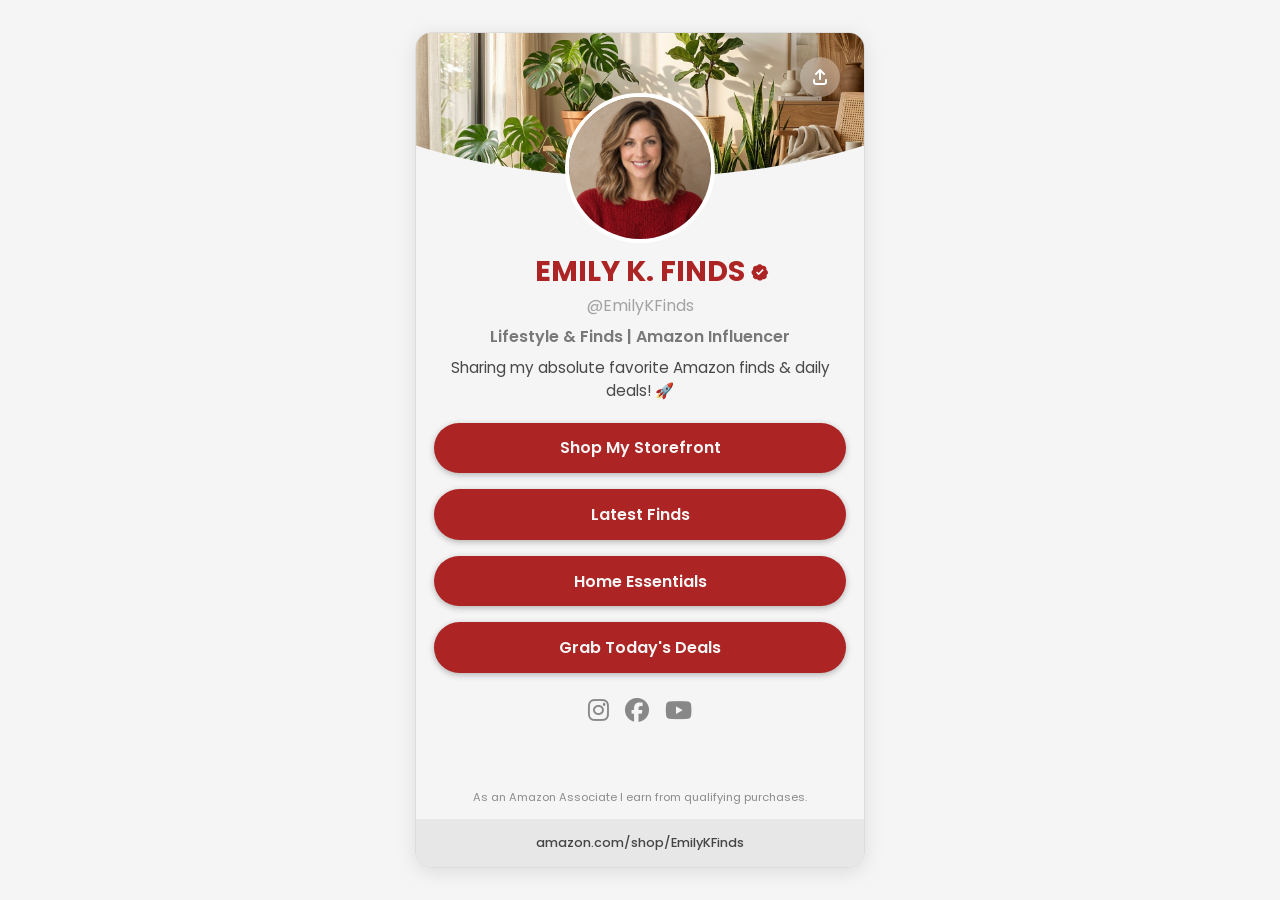
==== index.html @ 2e80c239 "Update index.html" ====
<!DOCTYPE html>
<html lang="en">

<head>
    <meta charset="UTF-8">
    <meta name="viewport" content="width=device-width, initial-scale=1.0, viewport-fit=cover">
    <title>Emily Knight Finds</title>
    <link rel="stylesheet" href="style.css?v=6">
    <link rel="stylesheet" href="https://cdnjs.cloudflare.com/ajax/libs/font-awesome/6.5.1/css/all.min.css">
    <link href="https://fonts.googleapis.com/css2?family=Poppins:wght@400;500;600;700&display=swap" rel="stylesheet">
</head>

<body>
    <main>
        <div class="top-banner"></div>
        <div class="profile-section">
            <img src="avatar.png" class="profile-pic" alt="Profile">
        </div>

        <section class="bio-card">
            <button class="bio-card__share-btn" onclick="sharePage()" aria-label="Share Page">
                <i class="fa-solid fa-arrow-up-from-bracket"></i>
            </button>

            <div class="bio-card__user-info">
                <h2 class="bio-card__title">
                    EMILY K. FINDS
                    <svg class="bio-card__verified-icon" viewBox="0 0 24 24" fill="none">
                        <path d="M22.5 12.5c0-1.58-.875-2.95-2.148-3.6.154-.435.238-.905.238-1.4 0-2.21-1.79-4-4-4-.495 0-.965.084-1.4.238C14.55 2.475 13.18 1.6 11.6 1.6c-1.58 0-2.95.875-3.6 2.148-.435-.154-.905-.238-1.4-.238-2.21 0-4 1.79-4 4 0 .495.084.965.238 1.4C1.575 9.55.7 10.92.7 12.5c0 1.58.875 2.95 2.148 3.6-.154.435-.238.905-.238 1.4 0 2.21 1.79 4 4 4 .495 0 .965-.084 1.4-.238 1.05 1.273 2.42 2.148 4 2.148 1.58 0 2.95-.875 3.6-2.148.435.154.905.238 1.4.238 2.21 0 4-1.79 4-4 0-.495-.084-.965-.238-1.4 1.273-1.05 2.148-2.42 2.148-4z" fill="#ac2424" />
                        <path d="M10.2 16.2l-3.5-3.5 1.4-1.4 2.1 2.1 5.3-5.3 1.4 1.4-6.7 6.7z" fill="#ffffff" />
                    </svg>
                </h2>
                <div class="sub-info">
                    <p class="bio-card__handle">@EmilyKFinds</p>
                    <p class="bio-card__tag">Lifestyle & Finds | Amazon Influencer</p>
                    <p class="bio-card__desc">Sharing my absolute favorite Amazon finds & daily deals! 🚀</p>
                </div>
            </div>

            <section class="bio-card__links">
                <a class="bio-card__link-item" href="#!">Shop My Storefront</a>
                <a class="bio-card__link-item" href="#!">Latest Finds</a>
                <a class="bio-card__link-item" href="#!">Home Essentials</a>
                <a class="bio-card__link-item" href="#!">Grab Today's Deals</a>
            </section>

            <section class="bio-card__socials">
                <a href="#!"><i class="fa-brands fa-instagram bio-card__social-icon"></i></a>
                <a href="#!"><i class="fa-brands fa-facebook bio-card__social-icon"></i></a>
                <a href="#!"><i class="fa-brands fa-youtube bio-card__social-icon"></i></a>
            </section>

            <span class="bio-card__disclosure">As an Amazon Associate I earn from qualifying purchases.</span>

            <footer class="bio-card__footer">
                <span>amazon.com/shop/EmilyKFinds</span>
            </footer>
        </section>

        <script>
            function sharePage() {
                if (navigator.share) {
                    navigator.share({
                        title: document.title,
                        url: window.location.href
                    }).catch(err => console.log('Share canceled'));
                } else {
                    navigator.clipboard.writeText(window.location.href);
                    alert("Link copied to clipboard!");
                }
            }
        </script>
    </main>
</body>

</html>
---- style.css ----
* {
    padding: 0;
    margin: 0;
    box-sizing: border-box;
}

body {
    background: whitesmoke;
    min-height: 100svh;
    display: flex;
    justify-content: center;
    user-select: none;
    font-family: 'Poppins', ui-sans-serif, system-ui, -apple-system, sans-serif;
}

main {
    position: relative;
    display: flex;
    flex-direction: column;
    align-items: center;
    max-width: 450px;
    width: 100%;
    min-height: 100vh;
}

.top-banner {
    width: 100%;
    height: 180px;
    background-image: url('background-img.png');
    background-size: cover;
    background-position: center;
    clip-path: ellipse(80% 80% at 50% 0);
}

.profile-pic {
    aspect-ratio: 1;
    width: clamp(130px, 35vw, 150px);
    border-radius: 50%;
    border: 4px solid #ffffff;
    margin-top: -120px;
    position: relative;
    z-index: 10;
    pointer-events: none;
}

.bio-card {
    flex: 1;
    display: flex;
    flex-direction: column;
    align-items: center;
    text-align: center;
    gap: 0.8rem;
    width: 100%;
}

.bio-card__share-btn {
    width: 2.5rem;
    height: 2.5rem;
    border-radius: 50%;
    background: rgba(255, 255, 255, 0.3);
    backdrop-filter: blur(6px);
    -webkit-backdrop-filter: blur(8px);
    border: none;
    box-shadow: 0 4px 12px rgba(0, 0, 0, 0.15);
    color: #ffffff;
    display: flex;
    align-items: center;
    justify-content: center;
    cursor: pointer;
    transition: transform 0.2s ease;
    position: fixed;
    top: 0;
    right: 0;
    margin: 1.5rem;
    z-index: 20;
}

.bio-card__share-btn i {
    font-size: 1rem;
}

.bio-card__share-btn:hover {
    transform: scale(1.08);
}

.bio-card__user-info {
    width: 90%;
}

.bio-card__title {
    display: inline-block;
    position: relative;
    font-size: 1.8rem;
    margin: 0 auto;
    color: #ac2424;
    font-weight: 700;
}

.bio-card__verified-icon {
    width: 18px;
    height: 18px;
    position: absolute;
    left: 100%;
    top: 50%;
    transform: translateY(-50%);
    margin-left: 6px;
}

.sub-info {
    display: grid;
    gap: 0.4rem;
}

.bio-card__handle {
    color: #a3a3a3;
    font-size: 1rem;
}

.bio-card__tag {
    color: #787878;
    font-weight: 600;
}

.bio-card__desc {
    font-size: 0.95rem;
    color: #484848;
}

.bio-card__links {
    margin-top: 0.5rem;
    display: grid;
    gap: 1rem;
    width: 100%;
    padding-inline: 1.1rem;
}

.bio-card__link-item {
    text-decoration: none;
    background: #ac2424;
    color: whitesmoke;
    font-weight: 600;
    border-radius: 2rem;
    padding: 0.8rem;
    box-shadow: 0 2px 6px #b3b3b3;
    transition: 0.3s ease;
}

.bio-card__link-item:hover {
    transform: scale(1.02);
}

.bio-card__socials {
    margin-top: 0.75rem;
    display: flex;
    align-items: center;
    gap: 1rem;
}

.bio-card__social-icon {
    font-size: 24px;
    color: #888888;
    transition: 0.3s;
    cursor: pointer;
}

.bio-card__social-icon:hover {
    transform: scale(1.1);
}

.fa-instagram:hover { color: #ff00ee; }
.fa-facebook:hover { color: #1877f2; }
.fa-youtube:hover { color: #ff0000; }

.bio-card__disclosure {
    margin-top: auto;
    font-size: 0.7rem;
    color: #8d8b8b;
    padding-inline: 1rem;
}

.bio-card__footer {
    background: #e7e7e7;
    color: #454545;
    font-size: 0.80rem;
    font-weight: 500;
    min-height: 3rem;
    display: flex;
    justify-content: center;
    align-items: center;
    width: 100%;
}

/* Responsive Desktop Rules */
@media (min-width: 450px) {
    main {
        margin-top: 2rem;
        margin-bottom: 2rem;
        box-shadow: 0 4px 20px rgba(0, 0, 0, 0.1);
        border-radius: 1rem;
        border: 1px solid #ddd;
        overflow: hidden;
        min-height: auto;
    }

    .bio-card__share-btn {
        position: absolute;
    }
}
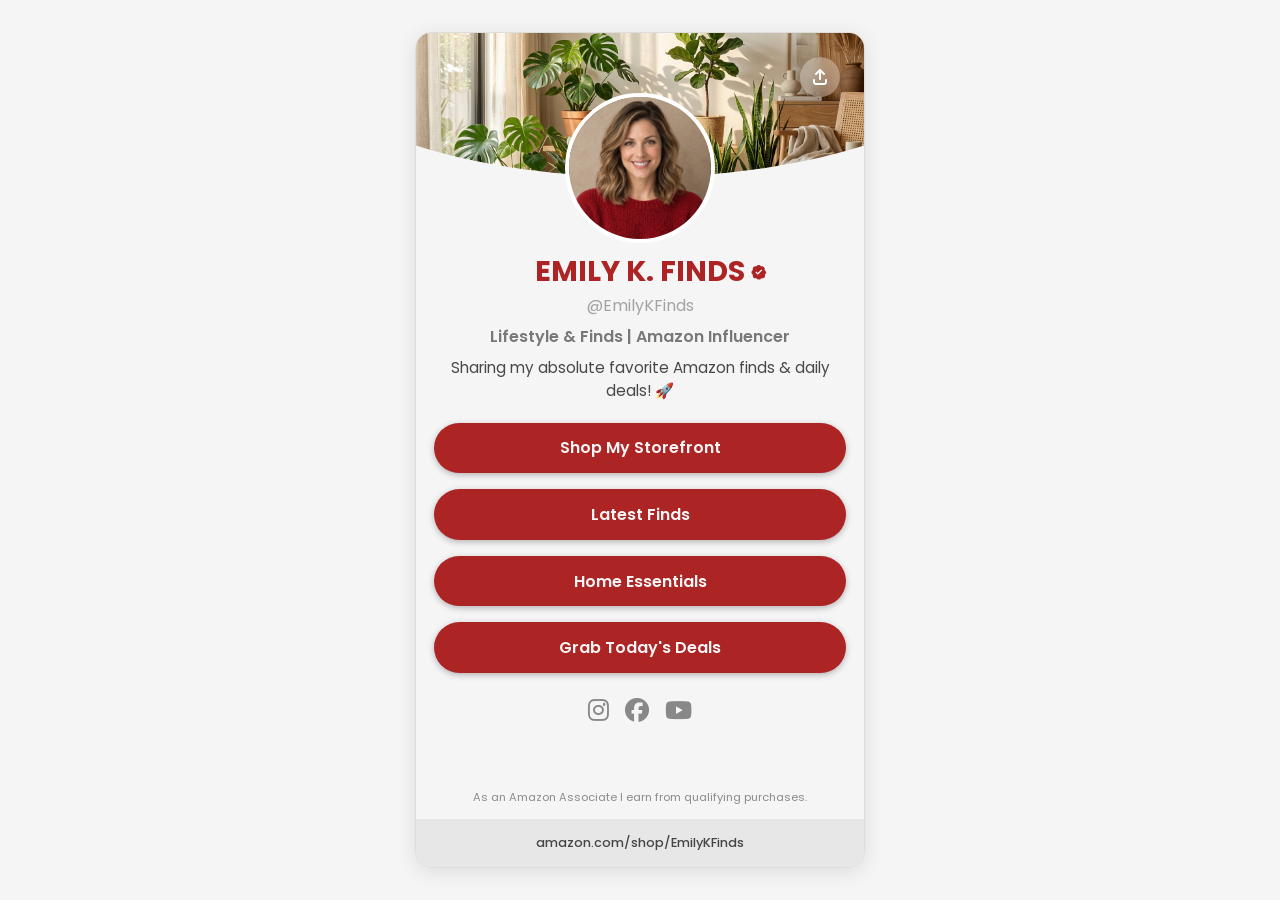
==== commit 0f00c24e: "Update index.html" ====
--- a/index.html
+++ b/index.html
@@ -6,6 +6,7 @@
     <meta name="viewport" content="width=device-width, initial-scale=1.0, viewport-fit=cover">
     <title>Emily Knight Finds</title>
     <link rel="stylesheet" href="style.css?v=6">
+    <link rel="icon" type="image/webp" href="/favicon.webp">
     <link rel="stylesheet" href="https://cdnjs.cloudflare.com/ajax/libs/font-awesome/6.5.1/css/all.min.css">
     <link href="https://fonts.googleapis.com/css2?family=Poppins:wght@400;500;600;700&display=swap" rel="stylesheet">
 </head>
--- a/style.css
+++ b/style.css
@@ -97,8 +97,8 @@
 }
 
 .bio-card__verified-icon {
-    width: 18px;
-    height: 18px;
+    width: 1rem;
+    height: 1rem;
     position: absolute;
     left: 100%;
     top: 50%;
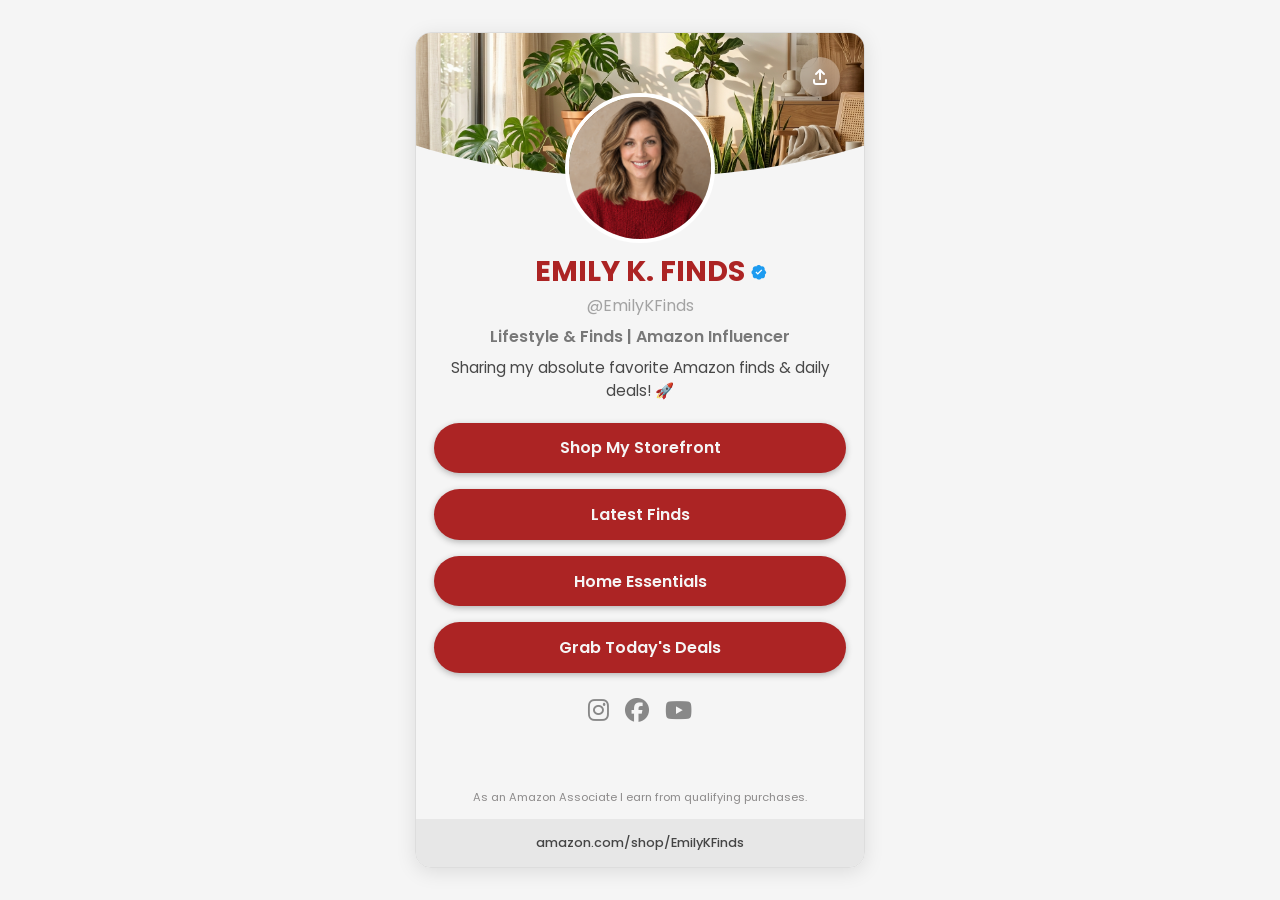
==== commit d091c0b6: "Update index.html" ====
--- a/index.html
+++ b/index.html
@@ -27,7 +27,7 @@
                 <h2 class="bio-card__title">
                     EMILY K. FINDS
                     <svg class="bio-card__verified-icon" viewBox="0 0 24 24" fill="none">
-                        <path d="M22.5 12.5c0-1.58-.875-2.95-2.148-3.6.154-.435.238-.905.238-1.4 0-2.21-1.79-4-4-4-.495 0-.965.084-1.4.238C14.55 2.475 13.18 1.6 11.6 1.6c-1.58 0-2.95.875-3.6 2.148-.435-.154-.905-.238-1.4-.238-2.21 0-4 1.79-4 4 0 .495.084.965.238 1.4C1.575 9.55.7 10.92.7 12.5c0 1.58.875 2.95 2.148 3.6-.154.435-.238.905-.238 1.4 0 2.21 1.79 4 4 4 .495 0 .965-.084 1.4-.238 1.05 1.273 2.42 2.148 4 2.148 1.58 0 2.95-.875 3.6-2.148.435.154.905.238 1.4.238 2.21 0 4-1.79 4-4 0-.495-.084-.965-.238-1.4 1.273-1.05 2.148-2.42 2.148-4z" fill="#ac2424" />
+                        <path d="M22.5 12.5c0-1.58-.875-2.95-2.148-3.6.154-.435.238-.905.238-1.4 0-2.21-1.79-4-4-4-.495 0-.965.084-1.4.238C14.55 2.475 13.18 1.6 11.6 1.6c-1.58 0-2.95.875-3.6 2.148-.435-.154-.905-.238-1.4-.238-2.21 0-4 1.79-4 4 0 .495.084.965.238 1.4C1.575 9.55.7 10.92.7 12.5c0 1.58.875 2.95 2.148 3.6-.154.435-.238.905-.238 1.4 0 2.21 1.79 4 4 4 .495 0 .965-.084 1.4-.238 1.05 1.273 2.42 2.148 4 2.148 1.58 0 2.95-.875 3.6-2.148.435.154.905.238 1.4.238 2.21 0 4-1.79 4-4 0-.495-.084-.965-.238-1.4 1.273-1.05 2.148-2.42 2.148-4z" fill="#1d9bf0" />
                         <path d="M10.2 16.2l-3.5-3.5 1.4-1.4 2.1 2.1 5.3-5.3 1.4 1.4-6.7 6.7z" fill="#ffffff" />
                     </svg>
                 </h2>
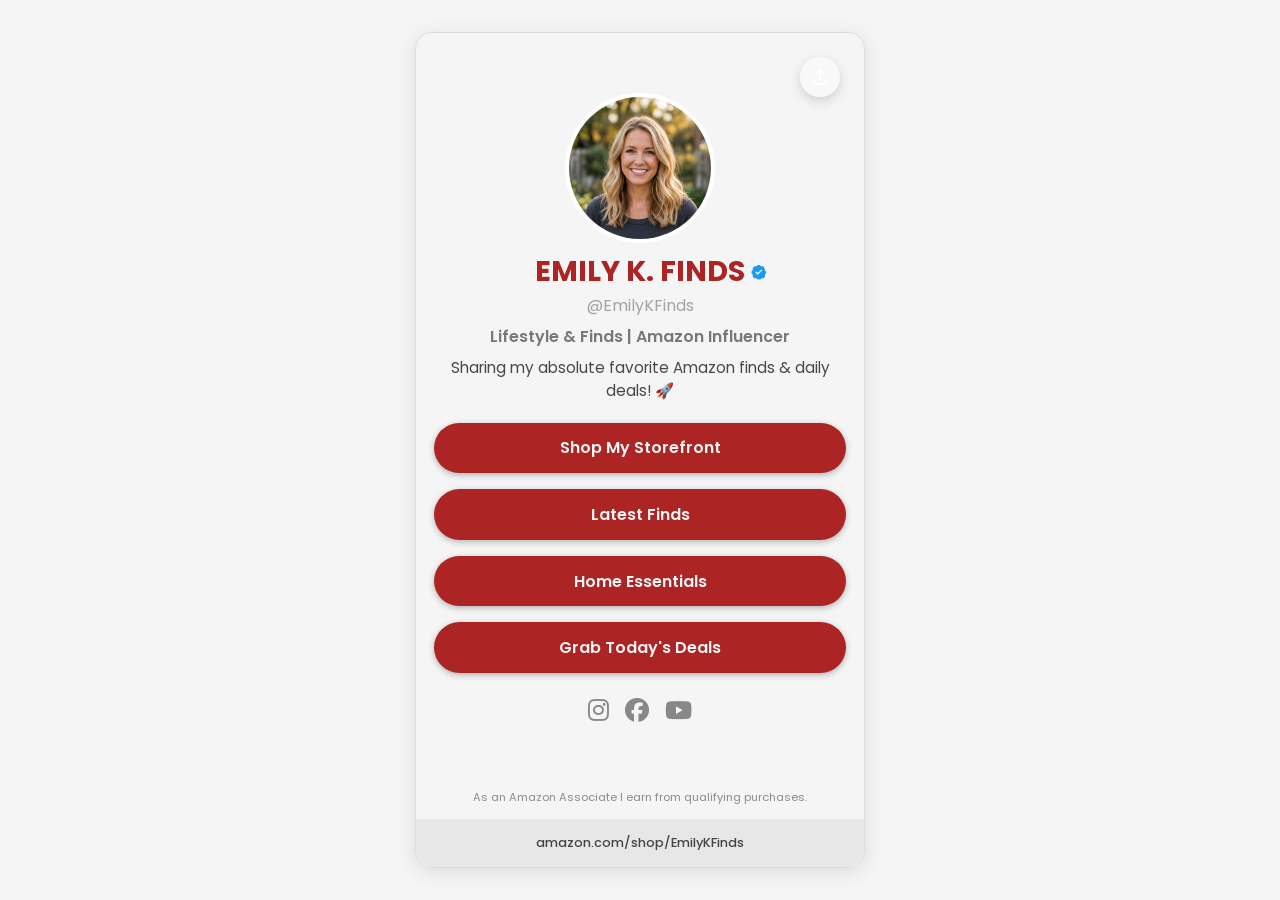
==== commit 8e3788a5: "Update index.html" ====
--- a/index.html
+++ b/index.html
@@ -5,8 +5,8 @@
     <meta charset="UTF-8">
     <meta name="viewport" content="width=device-width, initial-scale=1.0, viewport-fit=cover">
     <title>Emily Knight Finds</title>
-    <link rel="stylesheet" href="style.css?v=6">
-    <link rel="icon" type="image/webp" href="/favicon.webp">
+    <link rel="stylesheet" href="style.css?v=7">
+    <link rel="icon" type="image/webp" href="/favicon.webp?v=2">
     <link rel="stylesheet" href="https://cdnjs.cloudflare.com/ajax/libs/font-awesome/6.5.1/css/all.min.css">
     <link href="https://fonts.googleapis.com/css2?family=Poppins:wght@400;500;600;700&display=swap" rel="stylesheet">
 </head>
@@ -15,7 +15,7 @@
     <main>
         <div class="top-banner"></div>
         <div class="profile-section">
-            <img src="avatar.png" class="profile-pic" alt="Profile">
+            <img src="avatar.png?v=2" class="profile-pic" alt="Profile">
         </div>
 
         <section class="bio-card">
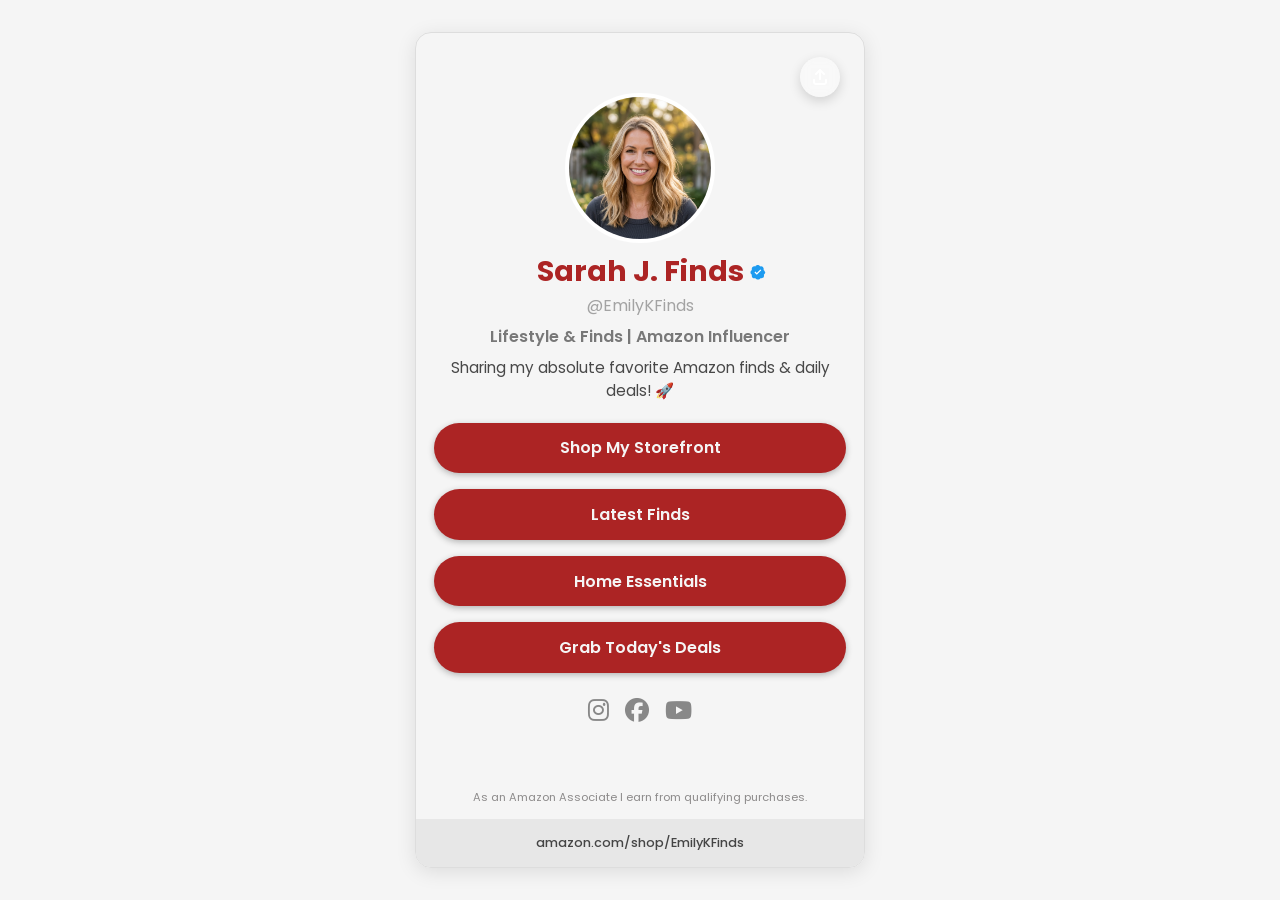
==== commit c117dac9: "Update index.html" ====
--- a/index.html
+++ b/index.html
@@ -4,7 +4,7 @@
 <head>
     <meta charset="UTF-8">
     <meta name="viewport" content="width=device-width, initial-scale=1.0, viewport-fit=cover">
-    <title>Emily Knight Finds</title>
+    <title>Sarah Johnson Finds</title>
     <link rel="stylesheet" href="style.css?v=7">
     <link rel="icon" type="image/webp" href="/favicon.webp?v=2">
     <link rel="stylesheet" href="https://cdnjs.cloudflare.com/ajax/libs/font-awesome/6.5.1/css/all.min.css">
@@ -25,7 +25,7 @@
 
             <div class="bio-card__user-info">
                 <h2 class="bio-card__title">
-                    EMILY K. FINDS
+                    Sarah J. Finds
                     <svg class="bio-card__verified-icon" viewBox="0 0 24 24" fill="none">
                         <path d="M22.5 12.5c0-1.58-.875-2.95-2.148-3.6.154-.435.238-.905.238-1.4 0-2.21-1.79-4-4-4-.495 0-.965.084-1.4.238C14.55 2.475 13.18 1.6 11.6 1.6c-1.58 0-2.95.875-3.6 2.148-.435-.154-.905-.238-1.4-.238-2.21 0-4 1.79-4 4 0 .495.084.965.238 1.4C1.575 9.55.7 10.92.7 12.5c0 1.58.875 2.95 2.148 3.6-.154.435-.238.905-.238 1.4 0 2.21 1.79 4 4 4 .495 0 .965-.084 1.4-.238 1.05 1.273 2.42 2.148 4 2.148 1.58 0 2.95-.875 3.6-2.148.435.154.905.238 1.4.238 2.21 0 4-1.79 4-4 0-.495-.084-.965-.238-1.4 1.273-1.05 2.148-2.42 2.148-4z" fill="#1d9bf0" />
                         <path d="M10.2 16.2l-3.5-3.5 1.4-1.4 2.1 2.1 5.3-5.3 1.4 1.4-6.7 6.7z" fill="#ffffff" />
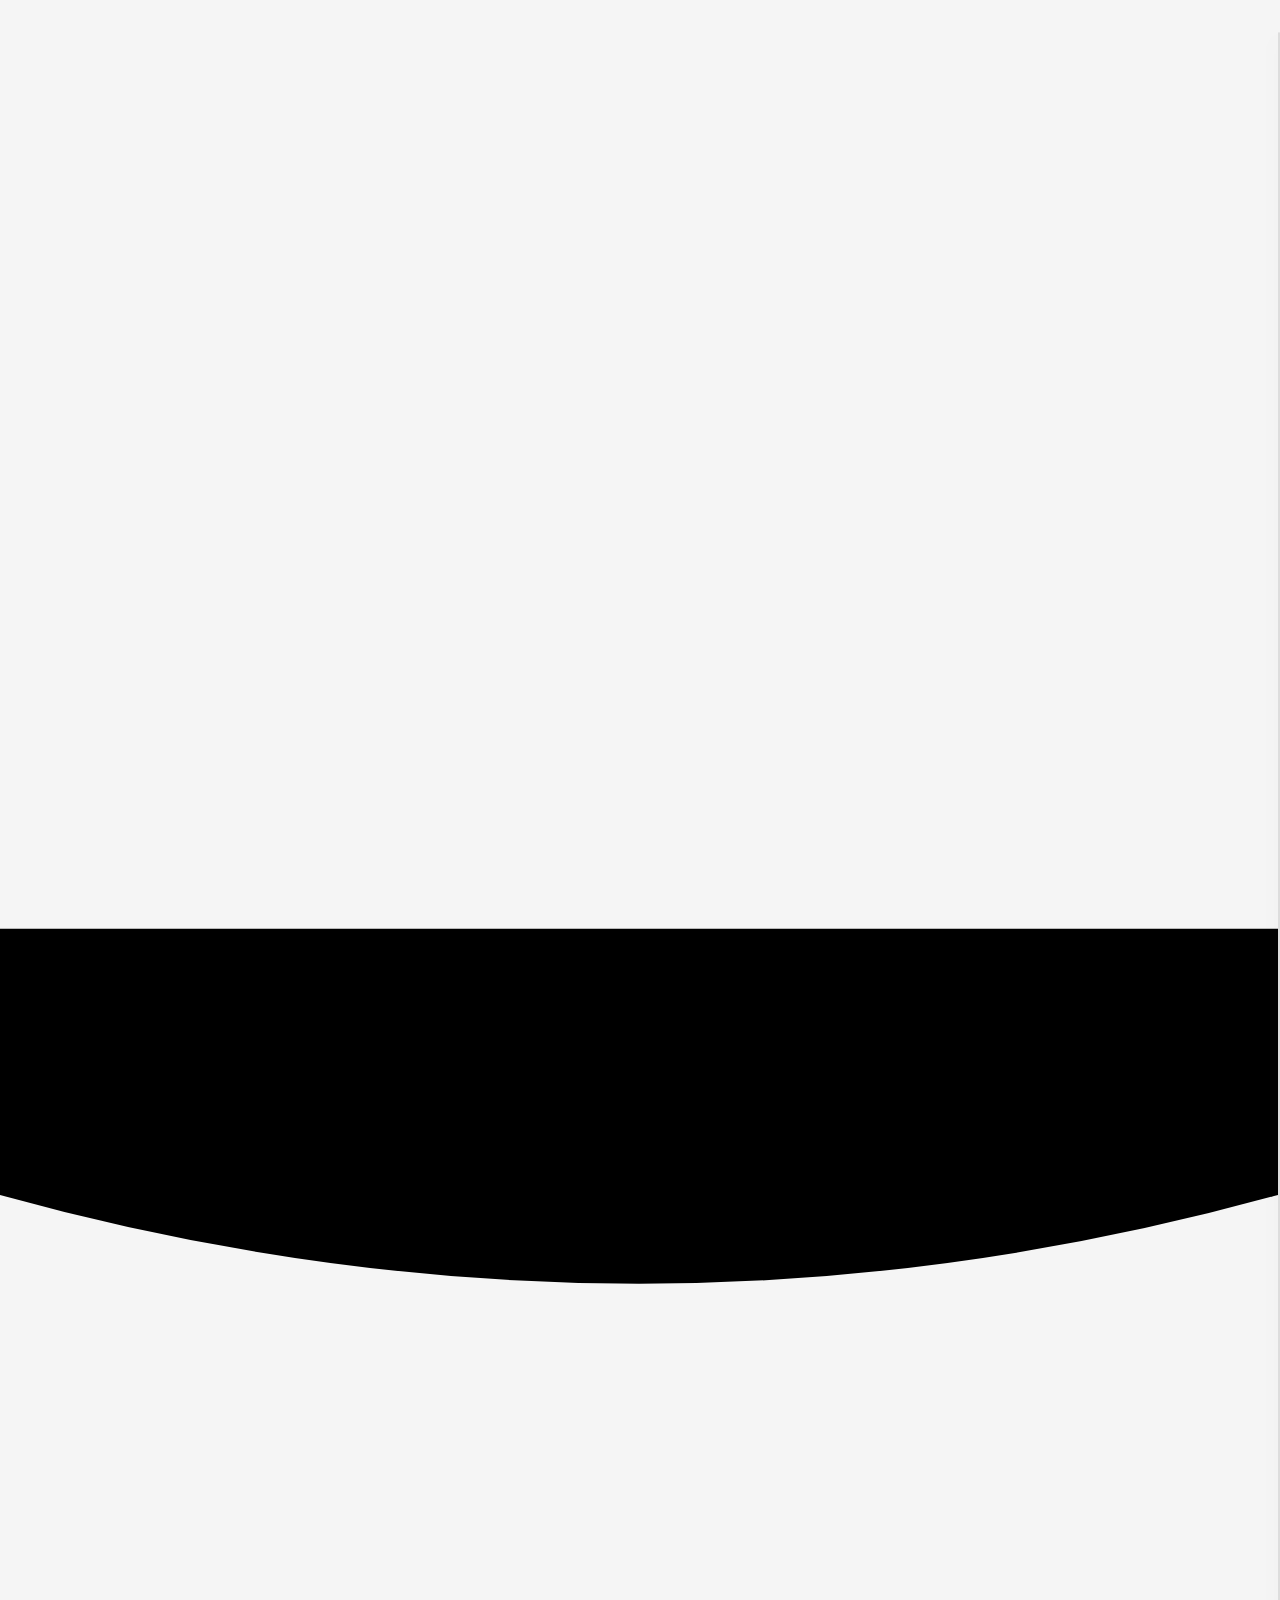
==== commit 0ec1039e: "Update index.html" ====
--- a/index.html
+++ b/index.html
@@ -4,74 +4,89 @@
 <head>
     <meta charset="UTF-8">
     <meta name="viewport" content="width=device-width, initial-scale=1.0, viewport-fit=cover">
-    <title>Sarah Johnson Finds</title>
-    <link rel="stylesheet" href="style.css?v=7">
-    <link rel="icon" type="image/webp" href="/favicon.webp?v=2">
+    <title>Emily Knight Finds</title>
+    <link rel="stylesheet" href="style.css?v=2">
+    <link rel="icon" type="image/webp" href="/favicon.webp">
     <link rel="stylesheet" href="https://cdnjs.cloudflare.com/ajax/libs/font-awesome/6.5.1/css/all.min.css">
     <link href="https://fonts.googleapis.com/css2?family=Poppins:wght@400;500;600;700&display=swap" rel="stylesheet">
+    <script>
+      window.dataLayer = window.dataLayer || [];
+      function gtag(){dataLayer.push(arguments);}
+      gtag('js', new Date());
+
+      gtag('config', 'G-3NYTGTD01J');
+    </script>
 </head>
 
 <body>
-    <main>
-        <div class="top-banner"></div>
-        <div class="profile-section">
-            <img src="avatar.png?v=2" class="profile-pic" alt="Profile">
+    <svg class="bio-card__bg-curve" viewBox="0 0 1440 400">
+        <path d="M0,0 H1440 V300 Q720,500 0,300 Z"></path>
+    </svg>
+
+    <main class="bio-card">
+        <button class="bio-card__share-btn" onclick="sharePage()" aria-label="Share Page">
+            <i class="fa-solid fa-arrow-up-from-bracket"></i>
+        </button>
+
+        <div class="bio-card__avatar-box">
+            <img class="bio-card__avatar-img" src="/avatar.png" alt="Sarah J. Finds">
         </div>
 
-        <section class="bio-card">
-            <button class="bio-card__share-btn" onclick="sharePage()" aria-label="Share Page">
-                <i class="fa-solid fa-arrow-up-from-bracket"></i>
-            </button>
+        <div class="bio-card__user-info">
+            <h2 style="display: inline-block; position: relative; font-size: 1.8rem; margin: 0 auto;">
+                EMILY K. FINDS
+                <svg width="16" height="16" viewBox="0 0 24 24" fill="none" xmlns="http://www.w3.org/2000/svg"
+                    style="width: 16px; height: 16px; position: absolute; left: 100%; top: 50%; transform: translateY(-50%); margin-left: 6px;">
+                    <path
+                        d="M22.5 12.5c0-1.58-.875-2.95-2.148-3.6.154-.435.238-.905.238-1.4 0-2.21-1.79-4-4-4-.495 0-.965.084-1.4.238C14.55 2.475 13.18 1.6 11.6 1.6c-1.58 0-2.95.875-3.6 2.148-.435-.154-.905-.238-1.4-.238-2.21 0-4 1.79-4 4 0 .495.084.965.238 1.4C1.575 9.55.7 10.92.7 12.5c0 1.58.875 2.95 2.148 3.6-.154.435-.238.905-.238 1.4 0 2.21 1.79 4 4 4 .495 0 .965-.084 1.4-.238 1.05 1.273 2.42 2.148 4 2.148 1.58 0 2.95-.875 3.6-2.148.435.154.905.238 1.4.238 2.21 0 4-1.79 4-4 0-.495-.084-.965-.238-1.4 1.273-1.05 2.148-2.42 2.148-4z"
+                        fill="#1d9bf0" />
+                    <path d="M10.2 16.2l-3.5-3.5 1.4-1.4 2.1 2.1 5.3-5.3 1.4 1.4-6.7 6.7z" fill="#ffffff" />
+                </svg>
+            </h2>
+            <p class="bio-card__desc">Sharing my favorite finds for a curated lifestyle. Home, Tech, Style & more!</p>
+            <p class="bio-card__tag">#AmazonCreator💖</p>
+        </div>
 
-            <div class="bio-card__user-info">
-                <h2 class="bio-card__title">
-                    Sarah J. Finds
-                    <svg class="bio-card__verified-icon" viewBox="0 0 24 24" fill="none">
-                        <path d="M22.5 12.5c0-1.58-.875-2.95-2.148-3.6.154-.435.238-.905.238-1.4 0-2.21-1.79-4-4-4-.495 0-.965.084-1.4.238C14.55 2.475 13.18 1.6 11.6 1.6c-1.58 0-2.95.875-3.6 2.148-.435-.154-.905-.238-1.4-.238-2.21 0-4 1.79-4 4 0 .495.084.965.238 1.4C1.575 9.55.7 10.92.7 12.5c0 1.58.875 2.95 2.148 3.6-.154.435-.238.905-.238 1.4 0 2.21 1.79 4 4 4 .495 0 .965-.084 1.4-.238 1.05 1.273 2.42 2.148 4 2.148 1.58 0 2.95-.875 3.6-2.148.435.154.905.238 1.4.238 2.21 0 4-1.79 4-4 0-.495-.084-.965-.238-1.4 1.273-1.05 2.148-2.42 2.148-4z" fill="#1d9bf0" />
-                        <path d="M10.2 16.2l-3.5-3.5 1.4-1.4 2.1 2.1 5.3-5.3 1.4 1.4-6.7 6.7z" fill="#ffffff" />
-                    </svg>
-                </h2>
-                <div class="sub-info">
-                    <p class="bio-card__handle">@EmilyKFinds</p>
-                    <p class="bio-card__tag">Lifestyle & Finds | Amazon Influencer</p>
-                    <p class="bio-card__desc">Sharing my absolute favorite Amazon finds & daily deals! 🚀</p>
-                </div>
-            </div>
-
-            <section class="bio-card__links">
-                <a class="bio-card__link-item" href="#!">Shop My Storefront</a>
-                <a class="bio-card__link-item" href="#!">Latest Finds</a>
-                <a class="bio-card__link-item" href="#!">Home Essentials</a>
-                <a class="bio-card__link-item" href="#!">Grab Today's Deals</a>
-            </section>
-
-            <section class="bio-card__socials">
-                <a href="#!"><i class="fa-brands fa-instagram bio-card__social-icon"></i></a>
-                <a href="#!"><i class="fa-brands fa-facebook bio-card__social-icon"></i></a>
-                <a href="#!"><i class="fa-brands fa-youtube bio-card__social-icon"></i></a>
-            </section>
-
-            <span class="bio-card__disclosure">As an Amazon Associate I earn from qualifying purchases.</span>
-
-            <footer class="bio-card__footer">
-                <span>amazon.com/shop/EmilyKFinds</span>
-            </footer>
+        <section class="bio-card__links">
+            <a class="bio-card__link-item" href="https://a.co/d/093No6jD">SHOP MY STOREFRONT</a>
+            <a class="bio-card__link-item" href="https://www.amazon.com/shop/sarahjfinds/list/167Q8BBT20UN0?ref_=aipsflist&tag=sarahjfinds01-20">VIRAL CAR UPGRADES</a>
+            <a class="bio-card__link-item" href="https://www.amazon.com/shop/sarahjfinds/list/2NCEA0ME5L32X?ref_=aipsflist&tag=sarahjfinds01-20">SMART HOME FINDS</a>
+            <a class="bio-card__link-item" href="https://a.co/d/093No6jD">GRAB TODAY'S DEALS</a>
         </section>
 
-        <script>
-            function sharePage() {
-                if (navigator.share) {
-                    navigator.share({
-                        title: document.title,
-                        url: window.location.href
-                    }).catch(err => console.log('Share canceled'));
-                } else {
-                    navigator.clipboard.writeText(window.location.href);
-                    alert("Link copied to clipboard!");
-                }
+        <section class="bio-card__socials">
+            <a href="https://www.instagram.com/sarahjfinds">
+                <i class="fa-brands fa-instagram bio-card__social-icon"></i>
+            </a>
+            <a href="https://facebook.com/sarahjfinds">
+                <i class="fa-brands fa-facebook bio-card__social-icon"></i>
+            </a>
+            <a href="https://youtube.com/@SarahJFinds">
+                <i class="fa-brands fa-youtube bio-card__social-icon"></i>
+            </a>
+            <span class="bio-card__handle">@SARAHJFINDS</span>
+        </section>
+
+        <span class="bio-card__disclosure">As an Amazon Associate I earn from qualifying purchases.</span>
+
+        <footer class="bio-card__footer">
+            <span>amazon.com/shop/EmilyKFinds</span>
+        </footer>
+    </main>
+
+    <script>
+        function sharePage() {
+            if (navigator.share) {
+                navigator.share({
+                    title: document.title,
+                    url: window.location.href
+                }).catch(err => console.log('Share canceled'));
+            } else {
+                navigator.clipboard.writeText(window.location.href);
+                alert("Link copied to clipboard!");
             }
-        </script>
-    </main>
+        }
+    </script>
 </body>
 
 </html>
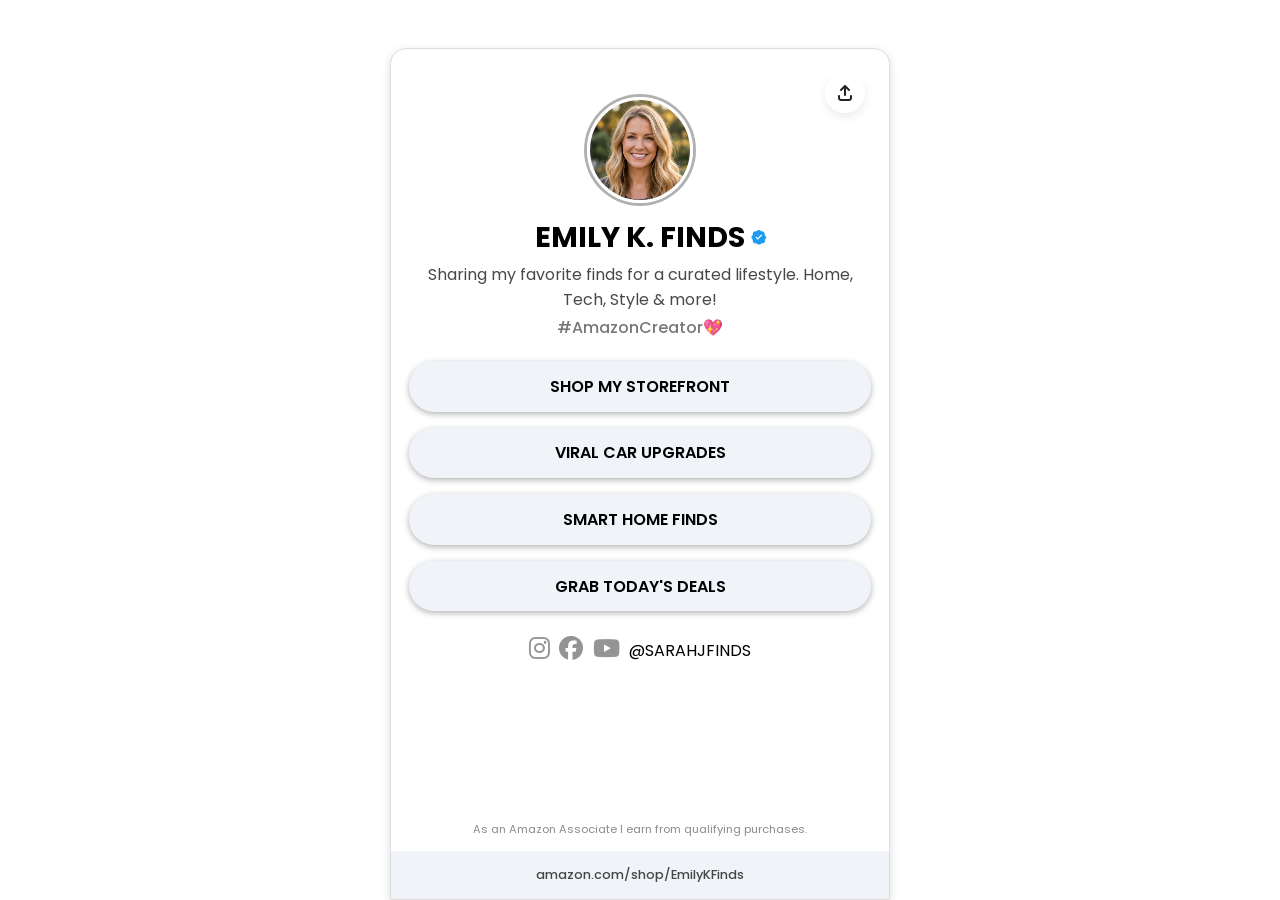
==== commit 59f02921: "Update index.html" ====
--- a/index.html
+++ b/index.html
@@ -48,20 +48,20 @@
         </div>
 
         <section class="bio-card__links">
-            <a class="bio-card__link-item" href="https://a.co/d/093No6jD">SHOP MY STOREFRONT</a>
-            <a class="bio-card__link-item" href="https://www.amazon.com/shop/sarahjfinds/list/167Q8BBT20UN0?ref_=aipsflist&tag=sarahjfinds01-20">VIRAL CAR UPGRADES</a>
-            <a class="bio-card__link-item" href="https://www.amazon.com/shop/sarahjfinds/list/2NCEA0ME5L32X?ref_=aipsflist&tag=sarahjfinds01-20">SMART HOME FINDS</a>
-            <a class="bio-card__link-item" href="https://a.co/d/093No6jD">GRAB TODAY'S DEALS</a>
+            <a class="bio-card__link-item" href="#!">SHOP MY STOREFRONT</a>
+            <a class="bio-card__link-item" href="#!">VIRAL CAR UPGRADES</a>
+            <a class="bio-card__link-item" href="#!">SMART HOME FINDS</a>
+            <a class="bio-card__link-item" href="#!">GRAB TODAY'S DEALS</a>
         </section>
 
         <section class="bio-card__socials">
-            <a href="https://www.instagram.com/sarahjfinds">
+            <a href="#!">
                 <i class="fa-brands fa-instagram bio-card__social-icon"></i>
             </a>
-            <a href="https://facebook.com/sarahjfinds">
+            <a href="#!">
                 <i class="fa-brands fa-facebook bio-card__social-icon"></i>
             </a>
-            <a href="https://youtube.com/@SarahJFinds">
+            <a href="#!">
                 <i class="fa-brands fa-youtube bio-card__social-icon"></i>
             </a>
             <span class="bio-card__handle">@SARAHJFINDS</span>
--- a/style.css
+++ b/style.css
@@ -5,42 +5,20 @@
 }
 
 body {
-    background: whitesmoke;
     min-height: 100svh;
     display: flex;
-    justify-content: center;
+    flex-direction: column;
     user-select: none;
-    font-family: 'Poppins', ui-sans-serif, system-ui, -apple-system, sans-serif;
+    font-family: 'Poppins', ui-sans-serif, system-ui, -apple-system, BlinkMacSystemFont, "Segoe UI", Roboto, "Helvetica Neue", Arial, "Noto Sans", sans-serif;
 }
 
-main {
-    position: relative;
-    display: flex;
-    flex-direction: column;
-    align-items: center;
-    max-width: 450px;
+.bio-card__bg-curve {
+    fill: #f0f4f8;
+    position: absolute;
+    top: 0;
+    left: 0;
     width: 100%;
-    min-height: 100vh;
-}
-
-.top-banner {
-    width: 100%;
-    height: 180px;
-    background-image: url('background-img.png');
-    background-size: cover;
-    background-position: center;
-    clip-path: ellipse(80% 80% at 50% 0);
-}
-
-.profile-pic {
-    aspect-ratio: 1;
-    width: clamp(130px, 35vw, 150px);
-    border-radius: 50%;
-    border: 4px solid #ffffff;
-    margin-top: -120px;
-    position: relative;
-    z-index: 10;
-    pointer-events: none;
+    z-index: -1;
 }
 
 .bio-card {
@@ -50,29 +28,31 @@
     align-items: center;
     text-align: center;
     gap: 0.8rem;
+    padding-block: 3rem 0.5rem;
+    margin: 0 auto;
+    max-width: 500px;
     width: 100%;
+    position: relative;
+    padding-bottom: env(safe-area-inset-bottom);
 }
 
 .bio-card__share-btn {
     width: 2.5rem;
     height: 2.5rem;
     border-radius: 50%;
-    background: rgba(255, 255, 255, 0.3);
-    backdrop-filter: blur(6px);
-    -webkit-backdrop-filter: blur(8px);
+    background-color: #ffffff83;
     border: none;
-    box-shadow: 0 4px 12px rgba(0, 0, 0, 0.15);
-    color: #ffffff;
+    color: #222222;
     display: flex;
     align-items: center;
     justify-content: center;
     cursor: pointer;
-    transition: transform 0.2s ease;
-    position: fixed;
+    box-shadow: 0 4px 10px #00000014;
+    transition: transform 0.2s ease, background-color 0.2s ease;
+    position: absolute;
     top: 0;
     right: 0;
     margin: 1.5rem;
-    z-index: 20;
 }
 
 .bio-card__share-btn i {
@@ -81,49 +61,39 @@
 
 .bio-card__share-btn:hover {
     transform: scale(1.08);
+    background-color: #ffffffc2;
+}
+
+.bio-card__avatar-box {
+    aspect-ratio: 1;
+    border-radius: 50%;
+    border: 3px solid #ffffff;
+    box-shadow: 0 0 0 3px #b2b1b1;
+    object-fit: cover;
+    overflow: hidden;
+}
+
+.bio-card__avatar-img {
+    width: 100px;
+    transform: scale(1.3);
+    object-position: center 2px;
+    pointer-events: none;
 }
 
 .bio-card__user-info {
+    display: grid;
+    gap: 0.2rem;
     width: 90%;
 }
 
-.bio-card__title {
-    display: inline-block;
-    position: relative;
-    font-size: 1.8rem;
-    margin: 0 auto;
-    color: #ac2424;
-    font-weight: 700;
-}
-
-.bio-card__verified-icon {
-    width: 1rem;
-    height: 1rem;
-    position: absolute;
-    left: 100%;
-    top: 50%;
-    transform: translateY(-50%);
-    margin-left: 6px;
-}
-
-.sub-info {
-    display: grid;
-    gap: 0.4rem;
-}
-
-.bio-card__handle {
-    color: #a3a3a3;
+.bio-card__desc {
     font-size: 1rem;
+    color: #484848;
 }
 
 .bio-card__tag {
     color: #787878;
-    font-weight: 600;
-}
-
-.bio-card__desc {
-    font-size: 0.95rem;
-    color: #484848;
+    font-weight: 500;
 }
 
 .bio-card__links {
@@ -136,8 +106,8 @@
 
 .bio-card__link-item {
     text-decoration: none;
-    background: #ac2424;
-    color: whitesmoke;
+    background: #f0f4f8;
+    color: black;
     font-weight: 600;
     border-radius: 2rem;
     padding: 0.8rem;
@@ -153,12 +123,12 @@
     margin-top: 0.75rem;
     display: flex;
     align-items: center;
-    gap: 1rem;
+    gap: 0.6rem;
 }
 
 .bio-card__social-icon {
     font-size: 24px;
-    color: #888888;
+    color: #949494;
     transition: 0.3s;
     cursor: pointer;
 }
@@ -167,19 +137,26 @@
     transform: scale(1.1);
 }
 
-.fa-instagram:hover { color: #ff00ee; }
-.fa-facebook:hover { color: #1877f2; }
-.fa-youtube:hover { color: #ff0000; }
+.fa-instagram:hover {
+    color: #ff00ee;
+}
+
+.fa-youtube:hover {
+    color: #ff0000;
+}
+
+.fa-facebook:hover {
+    color: #1877f2;
+}
 
 .bio-card__disclosure {
     margin-top: auto;
     font-size: 0.7rem;
     color: #8d8b8b;
-    padding-inline: 1rem;
 }
 
 .bio-card__footer {
-    background: #e7e7e7;
+    background: #f0f4f8;
     color: #454545;
     font-size: 0.80rem;
     font-weight: 500;
@@ -190,19 +167,15 @@
     width: 100%;
 }
 
-/* Responsive Desktop Rules */
-@media (min-width: 450px) {
-    main {
-        margin-top: 2rem;
-        margin-bottom: 2rem;
-        box-shadow: 0 4px 20px rgba(0, 0, 0, 0.1);
-        border-radius: 1rem;
-        border: 1px solid #ddd;
-        overflow: hidden;
-        min-height: auto;
+@media(min-width: 500px) {
+    .bio-card__bg-curve {
+        display: none;
     }
 
-    .bio-card__share-btn {
-        position: absolute;
+    .bio-card {
+        margin-top: 3rem;
+        box-shadow: 0 3px 10px #ddd;
+        border-radius: 1rem 1rem 0 0;
+        border: 1px solid #ddd;
     }
 }
